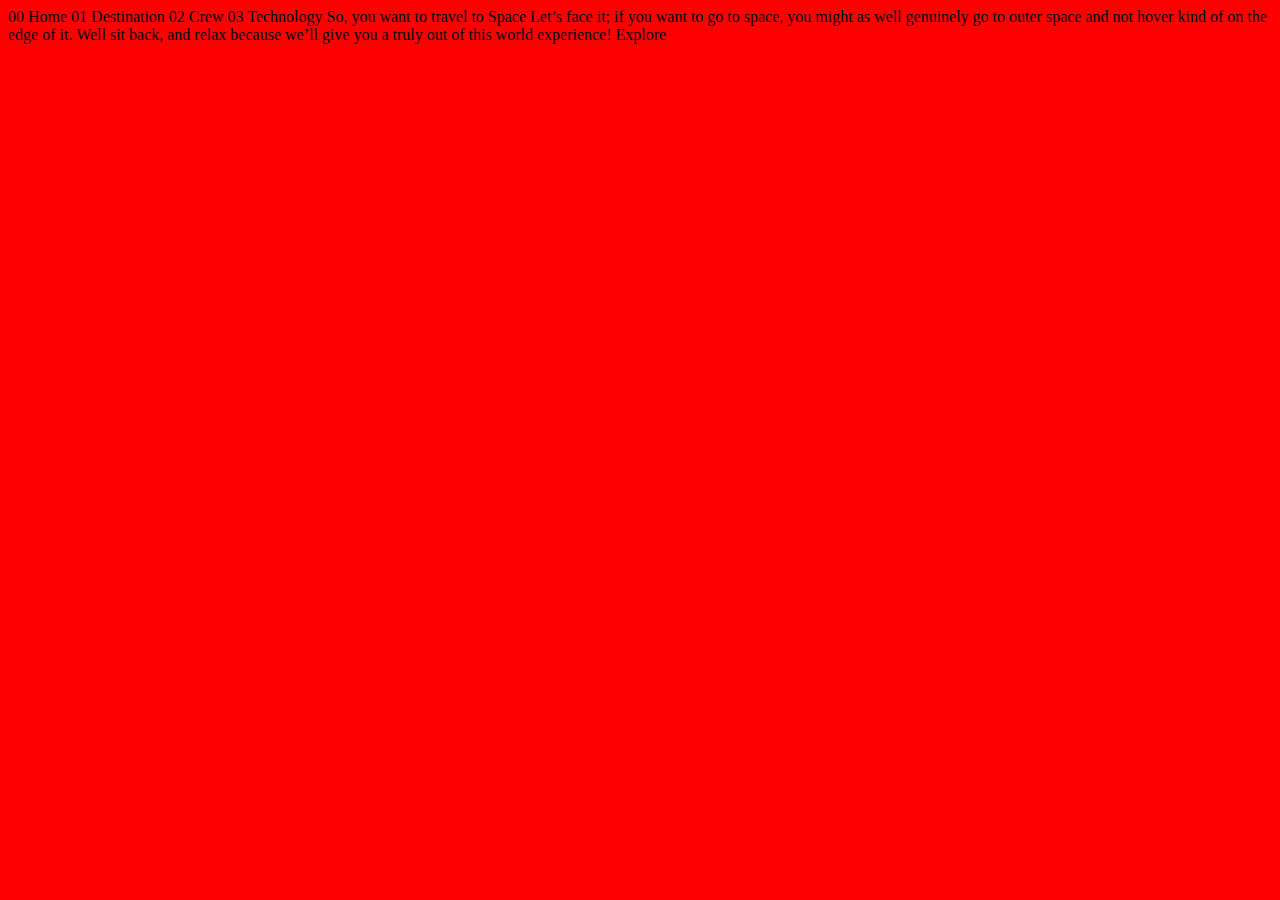
==== index.html @ 916eed66 "initialized project" ====
<!DOCTYPE html>
<html lang="en">
<head>
  <meta charset="UTF-8">
  <meta name="viewport" content="width=device-width, initial-scale=1.0">
  <meta name="author" content="Romario Negreiros">

  <link rel="icon" type="image/png" sizes="32x32" href="./assets/favicon-32x32.png">
  <link rel="stylesheet" href="./src/styles/index/css/index.css">
  
  <title>Frontend Mentor | Space tourism website</title>
</head>
<body>

  00 Home
  01 Destination
  02 Crew
  03 Technology

  So, you want to travel to
  Space
  Let’s face it; if you want to go to space, you might as well genuinely go to 
  outer space and not hover kind of on the edge of it. Well sit back, and relax 
  because we’ll give you a truly out of this world experience!

  Explore

</body>
<script type="module" src=""></script>
</html>
---- src/styles/index/css/index.css ----
body {
  background: red;
}
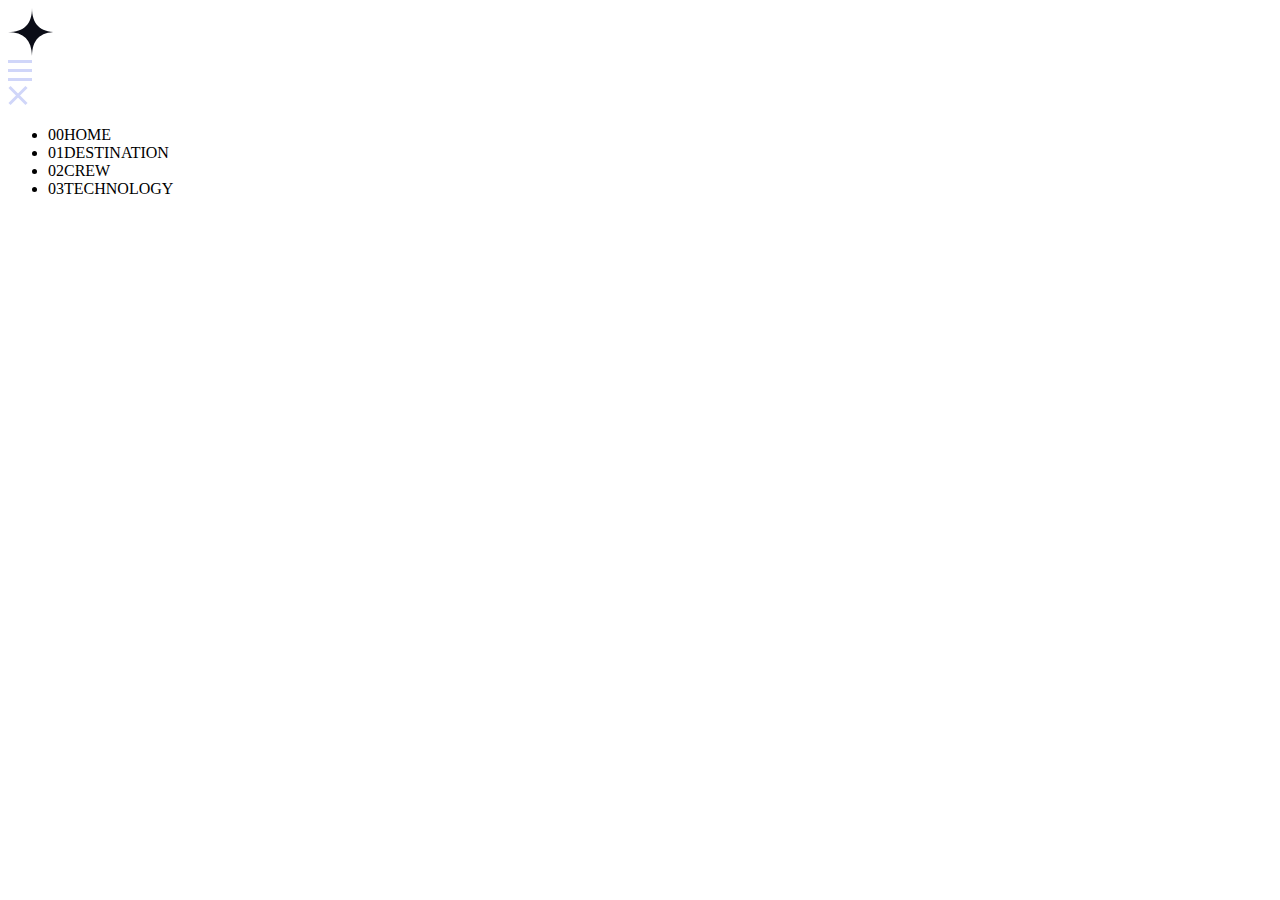
==== commit 55986508: "chore: add header" ====
--- a/index.html
+++ b/index.html
@@ -1,30 +1,54 @@
 <!DOCTYPE html>
 <html lang="en">
-<head>
-  <meta charset="UTF-8">
-  <meta name="viewport" content="width=device-width, initial-scale=1.0">
-  <meta name="author" content="Romario Negreiros">
+  <head>
+    <meta charset="UTF-8" />
+    <meta name="viewport" content="width=device-width, initial-scale=1.0" />
+    <meta name="author" content="Romario Negreiros" />
 
-  <link rel="icon" type="image/png" sizes="32x32" href="./assets/favicon-32x32.png">
-  <link rel="stylesheet" href="./src/styles/index/css/index.css">
-  
-  <title>Frontend Mentor | Space tourism website</title>
-</head>
-<body>
+    <link rel="icon" type="image/png" sizes="32x32" href="assets/favicon-32x32.png" />
+    <link rel="stylesheet" href="src/styles/home/css/index.css" />
 
-  00 Home
-  01 Destination
-  02 Crew
-  03 Technology
+    <title>Frontend Mentor | Space tourism website</title>
+  </head>
+  <body>
+    <header>
+      <div class="logo">
+        <img src="assets/shared/logo.svg" alt="Logo" />
+      </div>
 
-  So, you want to travel to
-  Space
-  Let’s face it; if you want to go to space, you might as well genuinely go to 
-  outer space and not hover kind of on the edge of it. Well sit back, and relax 
-  because we’ll give you a truly out of this world experience!
+      <div class="line"></div>
 
-  Explore
+      <nav class="nav">
+        <div class="nav__mobile-open" aria-label="Open mobile menu">
+          <img src="assets/shared/icon-hamburger.svg" alt="Menu" />
+        </div>
 
-</body>
-<script type="module" src=""></script>
-</html>+        <div class="nav__mobile-close" aria-label="Close mobile menu">
+          <img src="assets/shared/icon-close.svg" alt="Menu" />
+        </div>
+
+        <ul class="nav__list">
+          <li data-active><span>00</span>HOME</li>
+          <li><span>01</span>DESTINATION</li>
+          <li><span>02</span>CREW</li>
+          <li><span>03</span>TECHNOLOGY</li>
+        </ul>
+      </nav>
+    </header>
+
+    <!-- <section>
+      <h5>So, you want to travel to</h5>
+      <h1>Space</h1>
+      <p>
+        Let’s face it; if you want to go to space, you might as well genuinely go to outer space and
+        not hover kind of on the edge of it. Well sit back, and relax because we’ll give you a truly
+        out of this world experience!
+      </p>
+    </section>
+
+    <div class="explore">
+      <button class="explore__button">Explore</button>
+    </div> -->
+  </body>
+  <script type="module" src="src/scripts/home/index.js"></script>
+</html>
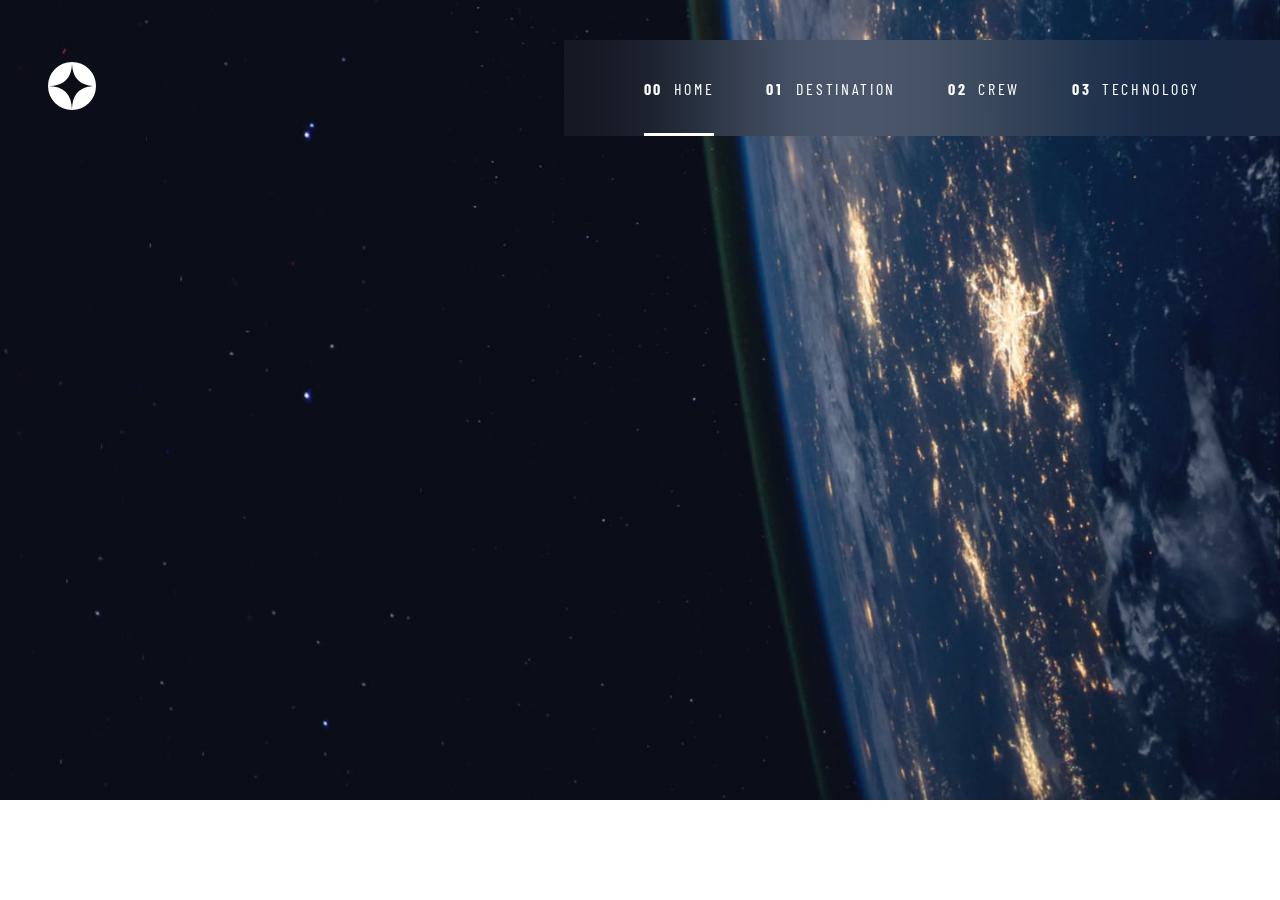
==== commit 97802d71: "chore: add header to all pages" ====
--- a/index.html
+++ b/index.html
@@ -15,8 +15,6 @@
       <div class="logo">
         <img src="assets/shared/logo.svg" alt="Logo" />
       </div>
-
-      <div class="line"></div>
 
       <nav class="nav">
         <div class="nav__mobile-open" aria-label="Open mobile menu">
--- a/src/styles/home/css/index.css
+++ b/src/styles/home/css/index.css
@@ -0,0 +1,255 @@
+@import url(https://fonts.googleapis.com/css2?family=Bellefair&display=swap);
+@import url(https://fonts.googleapis.com/css2?family=Barlow+Condensed&display=swap);
+* {
+  margin: 0;
+  padding: 0;
+  -webkit-box-sizing: border-box;
+          box-sizing: border-box;
+}
+
+a {
+  text-decoration: none;
+}
+
+ul {
+  list-style: none;
+}
+
+/*  Colors */
+/* Typography */
+/* Letter spacing */
+header {
+  display: -webkit-box;
+  display: -ms-flexbox;
+  display: flex;
+  -webkit-box-align: center;
+      -ms-flex-align: center;
+          align-items: center;
+  -webkit-box-pack: justify;
+      -ms-flex-pack: justify;
+          justify-content: space-between;
+  padding: 24px;
+  overflow: hidden;
+}
+@media screen and (min-width: 480px) {
+  header {
+    padding: 0;
+    height: 96px;
+  }
+}
+@media screen and (min-width: 1024px) {
+  header {
+    padding-top: 40px;
+    height: 136px;
+  }
+}
+
+.logo img {
+  width: 44px;
+  height: 44px;
+}
+@media screen and (min-width: 700px) {
+  .logo img {
+    width: 48px;
+    height: 48px;
+  }
+}
+@media screen and (min-width: 480px) {
+  .logo {
+    margin-left: 24px;
+  }
+}
+@media screen and (min-width: 700px) {
+  .logo {
+    margin-left: 39px;
+  }
+}
+@media screen and (min-width: 1024px) {
+  .logo {
+    margin-left: 48px;
+  }
+}
+
+@media screen and (min-width: 480px) {
+  .nav {
+    height: 100%;
+  }
+}
+.nav .nav__mobile-open img {
+  width: 24px;
+  height: 21px;
+}
+@media screen and (min-width: 480px) {
+  .nav .nav__mobile-open {
+    display: none;
+  }
+}
+.nav .nav__mobile-close {
+  display: none;
+  position: absolute;
+  top: 35.95px;
+  right: 21.46px;
+  z-index: 2;
+}
+.nav .nav__mobile-close img {
+  width: 19.09px;
+  height: 19.09px;
+}
+@media screen and (min-width: 480px) {
+  .nav .nav__mobile-close {
+    display: none;
+  }
+}
+.nav .nav__mobile-open--inactive {
+  display: none;
+}
+.nav .nav__mobile-close--active {
+  display: block;
+}
+.nav .nav__list {
+  visibility: hidden;
+  display: -webkit-box;
+  display: -ms-flexbox;
+  display: flex;
+  -webkit-box-orient: vertical;
+  -webkit-box-direction: normal;
+      -ms-flex-direction: column;
+          flex-direction: column;
+  gap: 40px;
+  position: absolute;
+  z-index: 1;
+  top: 0;
+  right: 0;
+  -webkit-transform: translateY(-100vh);
+          transform: translateY(-100vh);
+  width: 254px;
+  height: 100vh;
+  font: 16px "Barlow Condensed";
+  letter-spacing: 2.7px;
+  color: white;
+  background-color: rgba(255, 255, 255, 0.04);
+  -webkit-backdrop-filter: blur(81.55px);
+  backdrop-filter: blur(81.55px);
+  -webkit-transition: all 0.4s ease-in-out;
+  transition: all 0.4s ease-in-out;
+}
+@media screen and (min-width: 480px) {
+  .nav .nav__list {
+    visibility: visible;
+    -webkit-box-orient: horizontal;
+    -webkit-box-direction: normal;
+        -ms-flex-direction: row;
+            flex-direction: row;
+    gap: 20px;
+    position: unset;
+    -webkit-transform: translateY(0);
+            transform: translateY(0);
+    width: unset;
+    height: 100%;
+    padding: 0 20px;
+  }
+}
+@media screen and (min-width: 480px) and (min-width: 570px) {
+  .nav .nav__list {
+    gap: 38px;
+    padding: 0 48px;
+  }
+}
+@media screen and (min-width: 480px) and (min-width: 800px) {
+  .nav .nav__list {
+    gap: 52px;
+    padding: 0 80px;
+  }
+}
+@media screen and (min-width: 480px) and (min-width: 1024) {
+  .nav .nav__list {
+    padding: 0 123px;
+  }
+}
+.nav .nav__list span {
+  display: inline-block;
+  margin-right: 12px;
+  width: 18px;
+  font-weight: bold;
+}
+@media screen and (min-width: 480px) {
+  .nav .nav__list span {
+    display: none;
+  }
+}
+@media screen and (min-width: 1024px) {
+  .nav .nav__list span {
+    display: inline-block;
+  }
+}
+.nav .nav__list li {
+  width: 221px;
+  margin-left: 33px;
+  padding: 5px;
+  cursor: pointer;
+}
+.nav .nav__list li:hover {
+  border-right: 4px solid rgba(255, 255, 255, 0.7);
+}
+@media screen and (min-width: 480px) {
+  .nav .nav__list li {
+    width: unset;
+    margin-left: unset;
+    height: 100%;
+    padding: 5px 0;
+    border-top: 3px solid transparent;
+    border-bottom: 3px solid transparent;
+    display: -ms-grid;
+    display: grid;
+    place-items: center;
+  }
+  .nav .nav__list li:hover {
+    border-right: unset;
+    border-bottom: 3px solid rgba(255, 255, 255, 0.7);
+  }
+}
+@media screen and (min-width: 1024px) {
+  .nav .nav__list li {
+    display: -webkit-box;
+    display: -ms-flexbox;
+    display: flex;
+  }
+}
+.nav .nav__list > :first-child {
+  margin-top: 100px;
+}
+@media screen and (min-width: 480px) {
+  .nav .nav__list > :first-child {
+    margin-top: unset;
+  }
+}
+.nav .nav__list li[data-active] {
+  border-right: 4px solid white;
+}
+@media screen and (min-width: 480px) {
+  .nav .nav__list li[data-active] {
+    border-right: none;
+    border-bottom: 3px solid white;
+  }
+}
+.nav .nav__list--active {
+  visibility: visible;
+  -webkit-transform: translateY(0);
+          transform: translateY(0);
+}
+
+body {
+  background-image: url("../../../../assets/home/background-home-mobile.jpg");
+  background-repeat: no-repeat;
+  background-size: cover;
+}
+@media screen and (min-width: 450px) {
+  body {
+    background-image: url("../../../../assets/home/background-home-tablet.jpg");
+  }
+}
+@media screen and (min-width: 1024px) {
+  body {
+    background-image: url("../../../../assets/home/background-home-desktop.jpg");
+  }
+}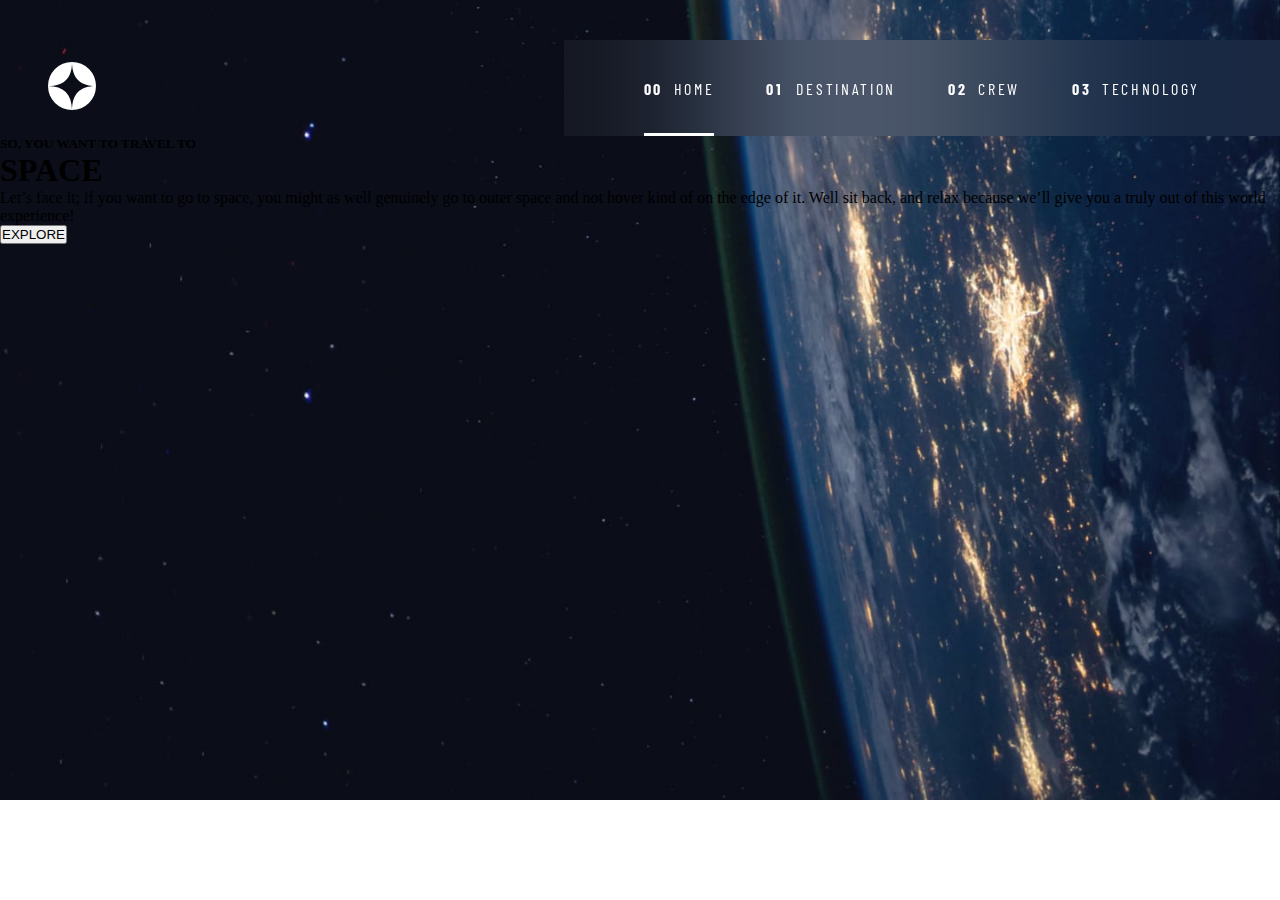
==== commit 52871775: "chore: add tags to the rest of the content" ====
--- a/index.html
+++ b/index.html
@@ -34,19 +34,25 @@
       </nav>
     </header>
 
-    <!-- <section>
-      <h5>So, you want to travel to</h5>
-      <h1>Space</h1>
-      <p>
-        Let’s face it; if you want to go to space, you might as well genuinely go to outer space and
-        not hover kind of on the edge of it. Well sit back, and relax because we’ll give you a truly
-        out of this world experience!
-      </p>
-    </section>
+    <article>
+      <section class="content">
+        <div>
+          <h5>SO, YOU WANT TO TRAVEL TO</h5>
+          <h1>SPACE</h1>
+        </div>
 
-    <div class="explore">
-      <button class="explore__button">Explore</button>
-    </div> -->
+        <p>
+          Let’s face it; if you want to go to space, you might as well genuinely go to outer space
+          and not hover kind of on the edge of it. Well sit back, and relax because we’ll give you a
+          truly out of this world experience!
+        </p>
+      </section>
+
+      <section class="explore">
+        <button>EXPLORE</button>
+        <div></div>
+      </section>
+    </article>
   </body>
   <script type="module" src="src/scripts/home/index.js"></script>
 </html>
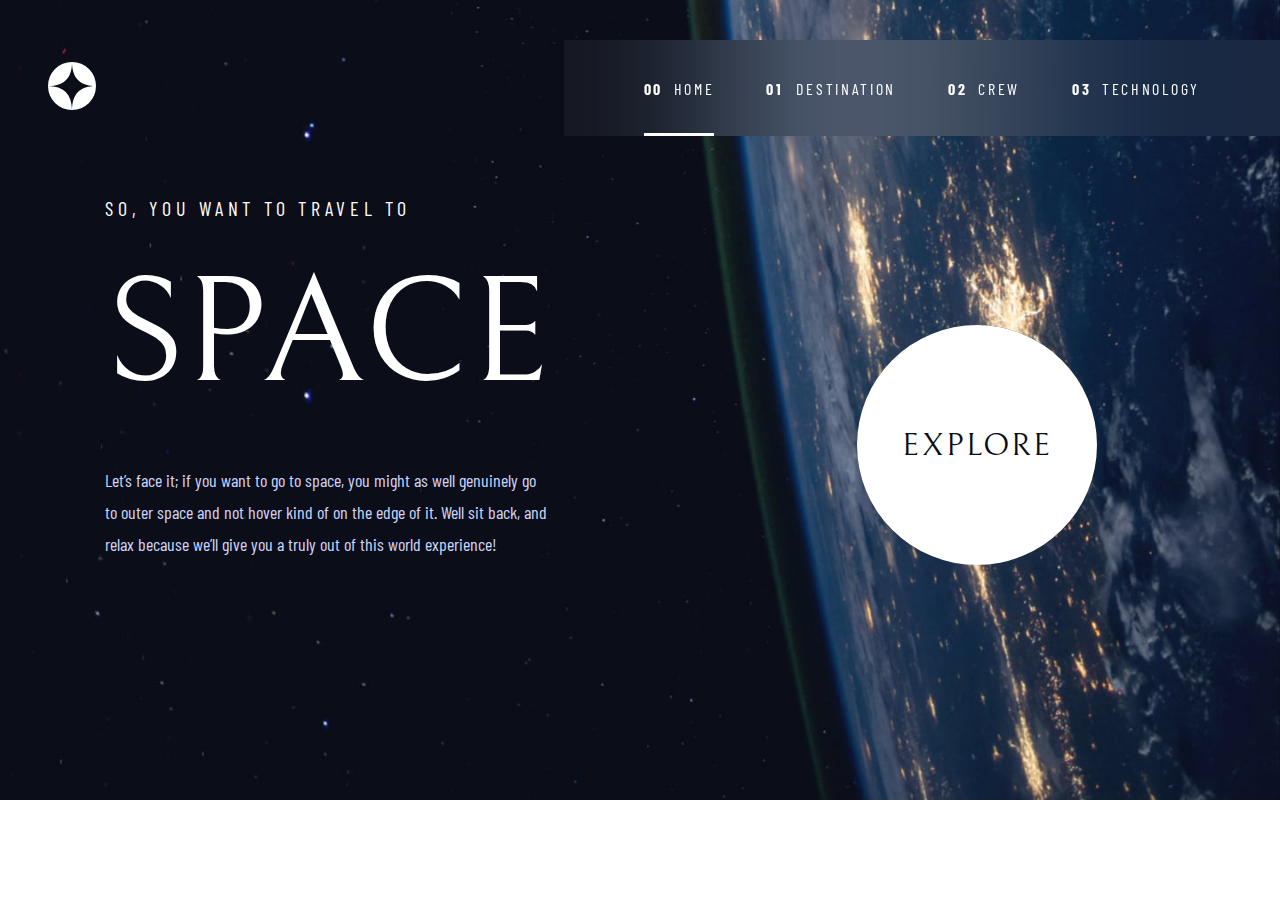
==== commit 692c8ab9: "refactor: add missing a tags to navigation links" ====
--- a/index.html
+++ b/index.html
@@ -26,33 +26,41 @@
         </div>
 
         <ul class="nav__list">
-          <li data-active><span>00</span>HOME</li>
-          <li><span>01</span>DESTINATION</li>
-          <li><span>02</span>CREW</li>
-          <li><span>03</span>TECHNOLOGY</li>
+          <li data-active>
+          <a href="index.html"><span>00</span>HOME</a>
+          </li>
+          <li>
+            <a href="destinations.html"><span>01</span>DESTINATION</a>
+          </li>
+          <li>
+            <a href="crews.html"><span>02</span>CREW</a>
+          </li>
+          <li>
+            <a href="technologies.html"><span>03</span>TECHNOLOGY</a>
+          </li>
         </ul>
       </nav>
     </header>
 
-    <article>
-      <section class="content">
-        <div>
-          <h5>SO, YOU WANT TO TRAVEL TO</h5>
-          <h1>SPACE</h1>
-        </div>
+    <main>
+      <article class="content">
+        <section>
+          <h1>SO, YOU WANT TO TRAVEL TO</h1>
+          <h2>SPACE</h2>
+        </section>
 
         <p>
           Let’s face it; if you want to go to space, you might as well genuinely go to outer space
           and not hover kind of on the edge of it. Well sit back, and relax because we’ll give you a
           truly out of this world experience!
         </p>
-      </section>
+      </article>
 
-      <section class="explore">
-        <button>EXPLORE</button>
+      <article class="explore">
+        <button class="explore__btn">EXPLORE</button>
         <div></div>
-      </section>
-    </article>
+      </article>
+    </main>
   </body>
   <script type="module" src="src/scripts/home/index.js"></script>
 </html>
--- a/src/styles/home/css/index.css
+++ b/src/styles/home/css/index.css
@@ -13,6 +13,11 @@
 
 ul {
   list-style: none;
+}
+
+button {
+  outline: none;
+  border: 0 none;
 }
 
 /*  Colors */
@@ -126,7 +131,6 @@
   height: 100vh;
   font: 16px "Barlow Condensed";
   letter-spacing: 2.7px;
-  color: white;
   background-color: rgba(255, 255, 255, 0.04);
   -webkit-backdrop-filter: blur(81.55px);
   backdrop-filter: blur(81.55px);
@@ -166,27 +170,10 @@
     padding: 0 123px;
   }
 }
-.nav .nav__list span {
-  display: inline-block;
-  margin-right: 12px;
-  width: 18px;
-  font-weight: bold;
-}
-@media screen and (min-width: 480px) {
-  .nav .nav__list span {
-    display: none;
-  }
-}
-@media screen and (min-width: 1024px) {
-  .nav .nav__list span {
-    display: inline-block;
-  }
-}
 .nav .nav__list li {
   width: 221px;
   margin-left: 33px;
   padding: 5px;
-  cursor: pointer;
 }
 .nav .nav__list li:hover {
   border-right: 4px solid rgba(255, 255, 255, 0.7);
@@ -199,20 +186,45 @@
     padding: 5px 0;
     border-top: 3px solid transparent;
     border-bottom: 3px solid transparent;
+  }
+  .nav .nav__list li:hover {
+    border-right: unset;
+    border-bottom: 3px solid rgba(255, 255, 255, 0.7);
+  }
+}
+.nav .nav__list a {
+  color: white;
+  cursor: pointer;
+}
+@media screen and (min-width: 480px) {
+  .nav .nav__list a {
     display: -ms-grid;
     display: grid;
     place-items: center;
-  }
-  .nav .nav__list li:hover {
-    border-right: unset;
-    border-bottom: 3px solid rgba(255, 255, 255, 0.7);
-  }
-}
-@media screen and (min-width: 1024px) {
-  .nav .nav__list li {
+    height: 100%;
+  }
+}
+@media screen and (min-width: 1024px) {
+  .nav .nav__list a {
     display: -webkit-box;
     display: -ms-flexbox;
     display: flex;
+  }
+}
+.nav .nav__list span {
+  display: inline-block;
+  margin-right: 12px;
+  width: 18px;
+  font-weight: bold;
+}
+@media screen and (min-width: 480px) {
+  .nav .nav__list span {
+    display: none;
+  }
+}
+@media screen and (min-width: 1024px) {
+  .nav .nav__list span {
+    display: inline-block;
   }
 }
 .nav .nav__list > :first-child {
@@ -252,4 +264,181 @@
   body {
     background-image: url("../../../../assets/home/background-home-desktop.jpg");
   }
+}
+
+main {
+  margin: 16px 24px 0 24px;
+}
+@media screen and (min-width: 480px) {
+  main {
+    margin: 106px 60px 0 60px;
+    padding: 5px;
+  }
+}
+@media screen and (min-width: 650px) {
+  main {
+    margin: 106px 159px 0 159px;
+  }
+}
+@media screen and (min-width: 900px) {
+  main {
+    margin: 106px 180px 0 180px;
+  }
+}
+@media screen and (min-width: 1024px) {
+  main {
+    display: -webkit-box;
+    display: -ms-flexbox;
+    display: flex;
+    -webkit-box-pack: justify;
+        -ms-flex-pack: justify;
+            justify-content: space-between;
+    -webkit-box-align: end;
+        -ms-flex-align: end;
+            align-items: flex-end;
+    margin: 50px 0 0 0;
+  }
+}
+
+.content {
+  display: -webkit-box;
+  display: -ms-flexbox;
+  display: flex;
+  -webkit-box-orient: vertical;
+  -webkit-box-direction: normal;
+      -ms-flex-direction: column;
+          flex-direction: column;
+  -webkit-box-align: center;
+      -ms-flex-align: center;
+          align-items: center;
+  text-align: center;
+  gap: 42px;
+}
+@media screen and (min-width: 480px) {
+  .content {
+    padding: 5px;
+  }
+}
+@media screen and (min-width: 1024px) {
+  .content {
+    -webkit-box-align: start;
+        -ms-flex-align: start;
+            align-items: flex-start;
+    text-align: left;
+    padding-left: 100px;
+    width: 47%;
+  }
+}
+.content section h2 {
+  margin-top: 30px;
+  color: white;
+  font: 150px "Bellefair";
+  font-size: 80px;
+}
+@media screen and (min-width: 480px) {
+  .content section h2 {
+    font-size: 120px;
+  }
+}
+@media screen and (min-width: 1150px) {
+  .content section h2 {
+    font: 150px "Bellefair";
+  }
+}
+.content section h1 {
+  color: white;
+  font: 28px "Barlow Condensed";
+  font-size: 16px;
+  letter-spacing: 2.7px;
+}
+@media screen and (min-width: 480px) {
+  .content section h1 {
+    font-size: 20px;
+  }
+}
+@media screen and (min-width: 1024px) {
+  .content section h1 {
+    letter-spacing: 4.75px;
+  }
+}
+.content p {
+  color: #d0d6f9;
+  font: 18px "Barlow Condensed";
+  line-height: 25px;
+}
+@media screen and (min-width: 480px) {
+  .content p {
+    line-height: 28px;
+  }
+}
+@media screen and (min-width: 1024px) {
+  .content p {
+    line-height: 32px;
+  }
+}
+
+.explore {
+  display: -ms-grid;
+  display: grid;
+  place-items: center;
+  margin: 80px 0 47px 0;
+  width: 100%;
+}
+@media screen and (min-width: 600px) {
+  .explore {
+    margin: 152px 0 80px 0;
+  }
+}
+@media screen and (min-width: 1024px) {
+  .explore {
+    margin: 0;
+    padding-left: 124px;
+  }
+}
+.explore div,
+.explore button {
+  width: 150px;
+  height: 150px;
+  border-radius: 50%;
+}
+@media screen and (min-width: 600px) {
+  .explore div,
+.explore button {
+    width: 240px;
+    height: 240px;
+  }
+}
+.explore div {
+  display: none;
+  background: rgba(11, 12, 15, 0.8);
+}
+@media screen and (min-width: 1024px) {
+  .explore div {
+    display: block;
+    position: absolute;
+    z-index: 1;
+    -webkit-transition: width 0.4s ease-in-out, height 0.4s ease-in-out;
+    transition: width 0.4s ease-in-out, height 0.4s ease-in-out;
+  }
+}
+.explore button {
+  z-index: 2;
+  background: white;
+  color: #0b0d17;
+  font-size: 20px;
+  font-family: "Bellefair";
+  letter-spacing: 1.25px;
+  cursor: pointer;
+}
+@media screen and (min-width: 600px) {
+  .explore button {
+    font-size: 32px;
+    letter-spacing: 2px;
+  }
+}
+@media screen and (min-width: 1024px) {
+  .explore button:hover + div {
+    width: 340px;
+    height: 340px;
+  }
 }